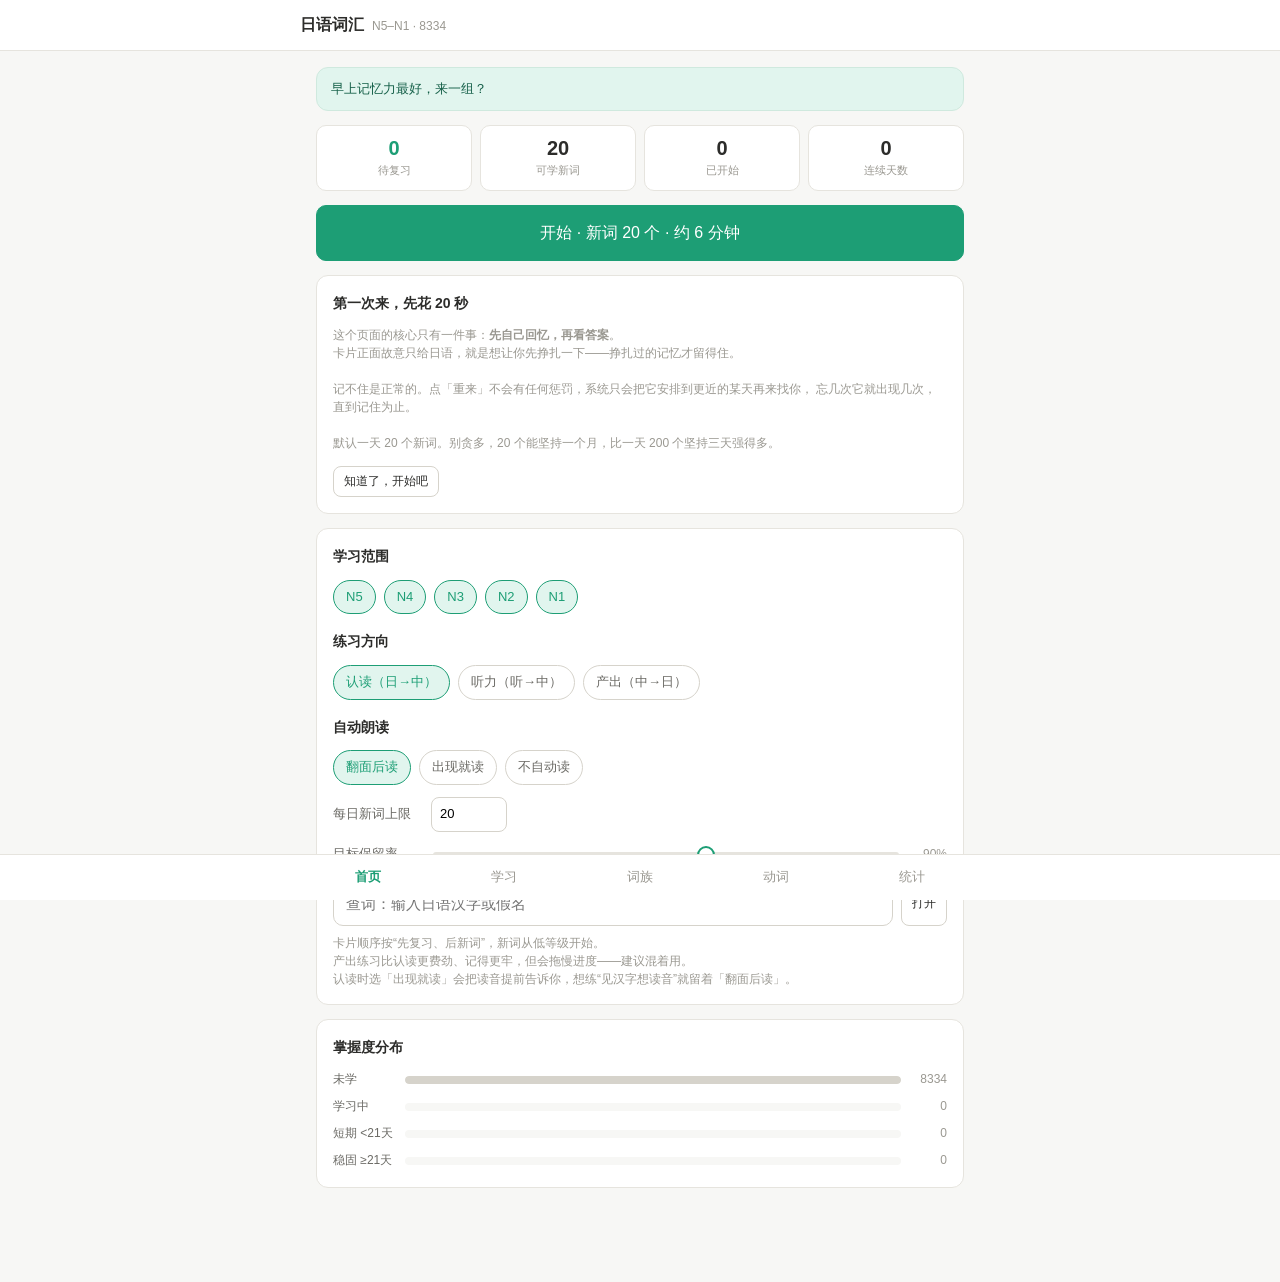
==== jp/index.html @ 2a8847f5 "Add files via upload" ====
<!DOCTYPE html>
<html lang="zh-CN">
<head>
<meta charset="utf-8">
<meta name="viewport" content="width=device-width,initial-scale=1,viewport-fit=cover">
<meta name="theme-color" content="#1d9e75">
<meta name="description" content="N5–N1 日语词汇间隔重复记忆：声调升降线、音读词族、自他动词成对、例句朗读。纯本地运行，进度存在浏览器里。">
<title>日语词汇 · 间隔重复</title>
<link rel="manifest" href="manifest.json">
<!-- iOS 加到主屏幕后全屏运行（本地 file:// 打开时这几行会被忽略，无副作用） -->
<meta name="apple-mobile-web-app-capable" content="yes">
<meta name="apple-mobile-web-app-status-bar-style" content="default">
<meta name="apple-mobile-web-app-title" content="日语词汇">
<link rel="apple-touch-icon" href="icons/icon-180.png">
<link rel="icon" href="icons/icon-192.png">
<link rel="stylesheet" href="style.css">
</head>
<body>

<header class="topbar">
  <div class="brand">日语词汇<span class="sub">N5–N1 · 8334</span></div>
  <div class="streak" id="streakBox"></div>
</header>

<main>
  <!-- 首页 -->
  <section id="view-home" class="view">
    <div class="hello hidden" id="hello"></div>
    <div class="metrics" id="metrics"><div class="metric"><div class="l">词库加载中…</div></div></div>
    <button class="primary big" id="btnStart" disabled>准备中…</button>

    <div class="panel hidden" id="welcome">
      <h2>第一次来，先花 20 秒</h2>
      <p class="note">
        这个页面的核心只有一件事：<b>先自己回忆，再看答案</b>。<br>
        卡片正面故意只给日语，就是想让你先挣扎一下——挣扎过的记忆才留得住。<br><br>
        记不住是正常的。点「重来」不会有任何惩罚，系统只会把它安排到更近的某天再来找你，
        忘几次它就出现几次，直到记住为止。<br><br>
        默认一天 20 个新词。别贪多，20 个能坚持一个月，比一天 200 个坚持三天强得多。
      </p>
      <div class="foot" style="justify-content:flex-start">
        <button class="mini" id="btnWelcomeOk">知道了，开始吧</button>
      </div>
    </div>

    <div class="panel">
      <h2>学习范围</h2>
      <div class="levels" id="levelPick"></div>
      <h2 class="mt">练习方向</h2>
      <div class="levels" id="modePick"></div>
      <h2 class="mt">自动朗读</h2>
      <div class="levels" id="speakPick"></div>
      <label class="field">
        <span>每日新词上限</span>
        <input type="number" id="newPerDay" min="0" max="100" step="5" value="20">
      </label>
      <label class="field">
        <span>目标保留率</span>
        <input type="range" id="retention" min="80" max="97" step="1" value="90">
        <em id="retentionVal">90%</em>
      </label>
      <div class="search">
        <input type="search" id="homeSearch" placeholder="查词：输入日语汉字或假名">
        <button class="mini" id="btnSearch">打开</button>
      </div>
      <p class="note">卡片顺序按“先复习、后新词”，新词从低等级开始。<br>
        产出练习比认读更费劲、记得更牢，但会拖慢进度——建议混着用。<br>
        认读时选「出现就读」会把读音提前告诉你，想练“见汉字想读音”就留着「翻面后读」。</p>
    </div>

    <div class="panel">
      <h2>掌握度分布</h2>
      <div class="bars" id="mastery"></div>
    </div>
  </section>

  <!-- 学习 -->
  <section id="view-study" class="view hidden">
    <div class="studybar">
      <div class="pill" id="queueInfo"></div>
      <div class="pill ghost" id="cardState"></div>
    </div>
    <div class="prog"><i id="progFill"></i></div>

    <div class="card" id="card">
      <div class="card-top">
        <span class="tag" id="cLevel"></span>
        <button class="mini" id="btnSpeak">朗读</button>
      </div>
      <div class="word" id="cWord"></div>
      <div class="kana" id="cKana"></div>
      <div class="pitch" id="cPitch"></div>
      <div class="hint" id="cHint">先在脑中说出中文意思</div>
    </div>

    <div id="answer" class="answer hidden">
      <div class="zh" id="cZh"></div>
      <div class="chips" id="cPos"></div>
      <div class="block hidden" id="bFam">
        <h3>音读词族</h3>
        <div id="cFam"></div>
      </div>
      <div class="block hidden" id="bPair">
        <h3>自他动词</h3>
        <div id="cPair"></div>
      </div>
      <div class="block hidden" id="bEx">
        <h3>例句</h3>
        <div class="ex-ja" id="cExJa"></div>
        <div class="ex-zh" id="cExZh"></div>
        <button class="mini" id="btnSpeakEx">朗读例句</button>
      </div>
      <div class="block hidden" id="bEn">
        <h3>英文释义</h3>
        <div id="cEn"></div>
      </div>
    </div>

    <div class="actions" id="actions">
      <button class="primary" id="btnShow">显示答案</button>
    </div>
    <div class="ratings hidden" id="ratings"></div>
    <div class="foot">
      <button class="mini" id="btnUndo">撤销上一步</button>
      <button class="mini ghost" id="btnBur">暂停此卡</button>
      <button class="mini ghost" id="btnSkip">跳过</button>
      <button class="mini ghost" id="btnStop">今天就到这儿</button>
    </div>
  </section>

  <!-- 词族 -->
  <section id="view-fam" class="view hidden">
    <div class="panel tight">
      <input type="search" id="famSearch" placeholder="搜索汉字，如 経 / 気">
      <div class="filter" id="famFilter"></div>
    </div>
    <div id="famList" class="list"></div>
  </section>

  <!-- 自他动词 -->
  <section id="view-pairs" class="view hidden">
    <div class="panel tight">
      <input type="search" id="pairSearch" placeholder="搜索动词，如 上がる">
    </div>
    <p class="note">自动词表示“自然发生”，他动词表示“有人去做”，成对记一次记两个。</p>
    <div id="pairList" class="list"></div>
  </section>

  <!-- 统计 -->
  <section id="view-stats" class="view hidden">
    <div class="panel">
      <h2>复习热力图（近 16 周）</h2>
      <div class="heat" id="heat"></div>
    </div>
    <div class="panel">
      <h2>累计</h2>
      <div class="metrics" id="statsMetrics"></div>
    </div>
    <div class="panel">
      <h2>未来 7 天要复习的量</h2>
      <div class="fc" id="forecast"></div>
      <p class="note" id="fcNote"></p>
    </div>
    <div class="panel">
      <h2>最难记住的词</h2>
      <p class="note" style="margin:0 0 10px">按「遗忘次数 + 记忆难度」排出来的，点一个直接开始练。</p>
      <div class="leech" id="leech"></div>
    </div>
    <div class="panel">
      <h2>数据</h2>
      <p class="note" id="srcNote"></p>
      <div class="foot" style="justify-content:flex-start">
        <button class="mini" id="btnExport">导出进度</button>
        <button class="mini" id="btnImport">导入进度</button>
        <button class="mini ghost" id="btnReset">清空学习进度</button>
      </div>
      <input type="file" id="fileImport" accept="application/json,.json" class="hidden">
      <p class="note">进度只存在这台浏览器里。清缓存会丢，建议每隔一阵导出一份。</p>
    </div>
  </section>
</main>

<nav class="tabbar">
  <button data-v="home" class="on">首页</button>
  <button data-v="study">学习</button>
  <button data-v="fam">词族</button>
  <button data-v="pairs">动词</button>
  <button data-v="stats">统计</button>
</nav>

<div id="toast" class="toast hidden"></div>
<script src="js/fsrs.js" charset="utf-8"></script>
<script src="js/app.js" charset="utf-8"></script>
<script>
/* Service Worker：仅网页版注册（file:// 下会抛错，这里按协议过滤掉）。
   它只做离线缓存，注册失败也不影响应用本身。 */
if ("serviceWorker" in navigator && /^https?:$/.test(location.protocol)) {
  addEventListener("load", () => navigator.serviceWorker.register("sw.js").catch(() => {}));
}
</script>
</body>
</html>
---- jp/style.css ----
:root{
  --bg:#f7f7f5; --surface:#fff; --line:#e6e4de; --line2:#d6d3cb;
  --ink:#2c2c2a; --ink2:#6b6a65; --ink3:#9a9891;
  --accent:#1d9e75; --accent-soft:#e1f5ee;
  --warn:#ba7517; --danger:#a32d2d; --info:#185fa5; --info-soft:#e6f1fb;
  --r:12px;
}
*{box-sizing:border-box;-webkit-tap-highlight-color:transparent}
html,body{margin:0;padding:0}
:root{accent-color:var(--accent)}          /* 滑块/勾选框统一成主题绿，不再出现系统蓝 */
:focus-visible{outline:2px solid var(--accent);outline-offset:2px}
body{
  background:var(--bg); color:var(--ink);
  font:15px/1.6 -apple-system,"Segoe UI","Hiragino Sans","Noto Sans JP","PingFang SC","Microsoft YaHei",sans-serif;
  padding-bottom:calc(64px + env(safe-area-inset-bottom));
}
.hidden{display:none !important}

.topbar{
  position:sticky;top:0;z-index:20;background:var(--surface);
  border-bottom:1px solid var(--line); padding:12px 16px;
  display:flex;align-items:center;justify-content:space-between;
}
.brand{font-size:16px;font-weight:600}
.brand .sub{font-size:12px;color:var(--ink3);font-weight:400;margin-left:8px}
.streak{font-size:13px;color:var(--ink2)}

main{max-width:680px;margin:0 auto;padding:16px}
.view{animation:fade .18s ease}
@keyframes fade{from{opacity:0;transform:translateY(4px)}to{opacity:1;transform:none}}

.panel{background:var(--surface);border:1px solid var(--line);border-radius:var(--r);padding:16px;margin-bottom:14px}
.panel.tight{padding:12px}
.panel h2{margin:0 0 12px;font-size:14px;font-weight:600}
.panel h3{margin:0 0 6px;font-size:12px;font-weight:600;color:var(--ink3);letter-spacing:.02em}
.note{font-size:12px;color:var(--ink3);margin:8px 0 0;line-height:1.5}

.metrics{display:grid;grid-template-columns:repeat(4,minmax(0,1fr));gap:8px;margin-bottom:14px}
.metric{background:var(--surface);border:1px solid var(--line);border-radius:10px;padding:10px 8px;text-align:center}
.metric .n{font-size:20px;font-weight:600;line-height:1.2}
.metric .l{font-size:11px;color:var(--ink3);margin-top:2px}
.metric.hl .n{color:var(--accent)}

button{font:inherit;cursor:pointer;border-radius:10px;border:1px solid var(--line2);background:transparent;color:var(--ink);padding:9px 14px}
button.primary{background:var(--accent);border-color:var(--accent);color:#fff}
button.primary:disabled{opacity:.55;cursor:wait}
button.primary:active{opacity:.85}
button.big{width:100%;padding:14px;font-size:16px;font-weight:500;margin-bottom:14px}
button.mini{padding:5px 10px;font-size:12px;border-radius:8px}
button.ghost{border-color:var(--line);color:var(--ink3)}
button:disabled{opacity:.4;cursor:default}

.levels{display:flex;gap:8px;flex-wrap:wrap;margin-bottom:12px}
.chip{font-size:13px;padding:6px 12px;border-radius:999px;border:1px solid var(--line2);background:transparent;color:var(--ink2)}
.chip.on{background:var(--accent-soft);border-color:var(--accent);color:var(--accent);font-weight:500}
.chip.sm{font-size:11px;padding:3px 9px;background:var(--bg);border-color:var(--line);color:var(--ink3)}

.field{display:flex;align-items:center;gap:10px;margin-top:10px;font-size:13px}
.field span{width:88px;color:var(--ink2);flex:none}
.field input[type=number]{width:76px;padding:6px 8px;border:1px solid var(--line2);border-radius:8px;font:inherit;background:var(--surface)}
.field input[type=range]{flex:1;appearance:none;-webkit-appearance:none;height:22px;background:transparent}
.field input[type=range]::-webkit-slider-runnable-track{height:6px;border-radius:3px;background:var(--line)}
.field input[type=range]::-webkit-slider-thumb{appearance:none;-webkit-appearance:none;width:18px;height:18px;
  border-radius:50%;background:var(--surface);border:2px solid var(--accent);margin-top:-6px}
.field input[type=range]::-moz-range-track{height:6px;border-radius:3px;background:var(--line)}
.field input[type=range]::-moz-range-thumb{width:16px;height:16px;border-radius:50%;
  background:var(--surface);border:2px solid var(--accent)}
.field em{font-style:normal;font-size:12px;color:var(--ink3);width:36px;text-align:right}

.mt{margin-top:16px !important}
.search{display:flex;gap:8px;margin-top:14px}
.search input{flex:1;margin:0}
.bars{display:flex;flex-direction:column;gap:8px}
.bar{display:flex;align-items:center;gap:10px;font-size:12px}
.bar .bl{width:62px;color:var(--ink2);flex:none}
.bar .bt{flex:1;height:8px;background:var(--bg);border-radius:4px;overflow:hidden}
.bar .bf{height:100%;background:var(--accent);border-radius:4px}
.bar .bv{width:36px;text-align:right;color:var(--ink3);flex:none}

/* 学习卡 */
.studybar{display:flex;gap:8px;margin-bottom:14px}
/* 本次队列进度 */
.prog{height:4px;background:var(--line);border-radius:2px;overflow:hidden;margin:-8px 0 14px}
.prog i{display:block;height:100%;width:0;background:var(--accent);border-radius:2px;transition:width .25s ease}

/* 未来 7 天到期预测 */
.fc{display:flex;align-items:flex-end;gap:6px;height:104px}
.fc .col{flex:1;min-width:0;display:flex;flex-direction:column;justify-content:flex-end;align-items:center;height:100%}
.fc .col b{font-size:11px;color:var(--ink2);font-weight:500;margin-bottom:4px;line-height:1}
.fc .col i{width:100%;display:block;background:var(--accent);border-radius:4px 4px 0 0;min-height:2px}
.fc .col.zero i{background:var(--line)}
.fc .col em{font-size:11px;color:var(--ink3);font-style:normal;margin-top:6px;line-height:1;white-space:nowrap}
.fc .col.today em{color:var(--accent);font-weight:600}

/* 「最难记住的词」榜 */
.leech{display:flex;flex-direction:column;gap:2px}
.lk{display:flex;align-items:center;gap:10px;width:100%;padding:9px 8px;border:0;border-radius:8px;
  background:transparent;text-align:left;color:var(--ink)}
.lk:hover,.lk:focus-visible{background:var(--bg)}
.lk .n{width:16px;flex:none;font-size:11px;color:var(--ink3)}
.lk .w3{flex:none;min-width:72px;font-size:17px;font-weight:500}
.lk .k3{flex:none;min-width:58px;font-size:11px;color:var(--ink3)}
.lk .z3{flex:1;min-width:0;font-size:12px;color:var(--ink2);
  overflow:hidden;text-overflow:ellipsis;white-space:nowrap}
.lk .badge{flex:none;font-size:11px;padding:2px 7px;border-radius:999px;background:#faeeda;color:var(--warn)}
@media (max-width:400px){ .lk .k3{display:none} }
.pill{font-size:12px;padding:4px 10px;border-radius:999px;background:var(--surface);border:1px solid var(--line);color:var(--ink2)}
.pill.ghost{border-color:transparent;background:transparent;color:var(--ink3)}

.card{background:var(--surface);border:1px solid var(--line);border-radius:var(--r);padding:22px 18px;text-align:center;min-height:210px;display:flex;flex-direction:column;justify-content:center}
.card-top{display:flex;justify-content:space-between;align-items:center;margin-bottom:10px}
.tag{font-size:11px;padding:3px 9px;border-radius:999px;background:var(--info-soft);color:var(--info)}
.word{font-size:40px;font-weight:500;line-height:1.25;letter-spacing:.02em}
.word.prod{font-size:26px;line-height:1.5;color:var(--ink)}
.play{padding:11px 22px;font-size:15px;border-radius:999px;border:1px solid var(--accent);
  color:var(--accent);background:var(--accent-soft)}
input.edit{width:100%;padding:8px 10px;border:1px solid var(--line2);border-radius:8px;
  font:inherit;background:var(--surface);color:var(--ink);margin-bottom:8px}
.kana{font-size:15px;color:var(--ink2);margin-top:4px}
.pitch{margin:14px auto 4px;min-height:34px}
.hint{font-size:12px;color:var(--ink3);margin-top:10px}

.answer{background:var(--surface);border:1px solid var(--line);border-radius:var(--r);padding:16px;margin-top:12px}
.zh{font-size:20px;font-weight:500;margin-bottom:8px;display:flex;align-items:center;gap:8px;flex-wrap:wrap}
.zh button{margin-left:auto}
.mine{font-size:11px;font-style:normal;padding:2px 7px;border-radius:999px;
  background:var(--accent-soft);color:var(--accent)}
.chips{display:flex;gap:6px;flex-wrap:wrap;margin-bottom:10px}
.block{border-top:1px solid var(--line);padding-top:12px;margin-top:12px;font-size:14px}
.famline{font-size:13px;color:var(--ink2);line-height:1.9}
.famline b{font-weight:600;color:var(--ink)}
.ex-ja{font-size:16px;line-height:1.7}
.ex-zh{font-size:13px;color:var(--ink3);margin-top:2px}

/* 队列跑完的小结 */
.done{text-align:center}
.done .dt{font-size:20px;font-weight:600}
.done .ds{font-size:12px;color:var(--ink3);margin-top:8px;line-height:1.7}
.done .dg{display:flex;gap:8px;justify-content:center;flex-wrap:wrap;margin-top:14px}
.done .dg span{font-size:12px;padding:4px 10px;border-radius:999px;background:var(--bg);color:var(--ink2)}
.done .advice{margin-top:16px;padding:12px 14px;border-radius:10px;text-align:left;
  background:var(--accent-soft);font-size:12.5px;line-height:1.7;color:#17614a}
.done .advice b{font-weight:600}
.done .advice button{margin-top:10px;display:block}

.actions{margin-top:14px}
.actions .primary{width:100%;padding:13px;font-size:15px}
.ratings{display:grid;grid-template-columns:repeat(4,minmax(0,1fr));gap:8px;margin-top:12px}
.rate{padding:10px 4px;text-align:center;border:1px solid var(--line2);background:var(--surface);border-radius:10px}
.rate .rt{font-size:14px;font-weight:500;display:block}
.rate .ri{font-size:11px;color:var(--ink3);margin-top:3px;display:block}
.rate[data-r="1"]{border-color:#e8b4b4}.rate[data-r="1"] .rt{color:var(--danger)}
.rate[data-r="2"]{border-color:#e8cfae}.rate[data-r="2"] .rt{color:var(--warn)}
.rate[data-r="3"]{border-color:var(--accent)}.rate[data-r="3"] .rt{color:var(--accent)}
.rate[data-r="4"]{border-color:#a8c8ee}.rate[data-r="4"] .rt{color:var(--info)}
.foot{display:flex;gap:10px;justify-content:center;flex-wrap:wrap;margin-top:14px}

/* 首页那句问候，随情境变 */
.hello{background:var(--accent-soft);border:1px solid #cfe9de;border-radius:var(--r);
  padding:11px 14px;margin-bottom:14px;font-size:13px;line-height:1.6;color:#17614a}
.hello b{font-weight:600}
.hello.warm{background:#fdf6e9;border-color:#f0e0c0;color:#8a6116}

/* 列表 */
input[type=search]{width:100%;padding:9px 12px;border:1px solid var(--line2);border-radius:10px;font:inherit;background:var(--surface);color:var(--ink)}
.filter{display:flex;gap:6px;margin-top:10px;flex-wrap:wrap}
.list{display:flex;flex-direction:column;gap:10px}
.item{background:var(--surface);border:1px solid var(--line);border-radius:var(--r);padding:14px}
.item .hd{display:flex;align-items:baseline;gap:10px;margin-bottom:8px}
.item .kc{font-size:26px;font-weight:500;line-height:1}
.item .rd{font-size:12px;color:var(--ink3)}
.item .mn{font-size:13px;color:var(--ink2)}
.ws{display:flex;flex-wrap:wrap;gap:6px;margin-top:8px}
.w{font-size:13px;padding:3px 9px;border-radius:6px;background:var(--bg);color:var(--ink2)}
.w em{font-style:normal;color:var(--ink3);font-size:11px;margin-left:4px}
.prow{display:grid;grid-template-columns:1fr auto 1fr;gap:10px;align-items:center}
.prow .vi,.prow .vt{text-align:center}
.prow .vi .w2,.prow .vt .w2{font-size:19px;font-weight:500}
.prow .vi .k2,.prow .vt .k2{font-size:11px;color:var(--ink3);display:block}
.prow .vi .lb,.prow .vt .lb{font-size:10px;padding:1px 6px;border-radius:999px;display:inline-block;margin-bottom:3px}
.prow .vi .lb{background:var(--info-soft);color:var(--info)}
.prow .vt .lb{background:#faeeda;color:var(--warn)}
.prow .ar{color:var(--ink3);font-size:13px}

/* 热力图 */
.heat{display:grid;grid-template-columns:repeat(16,1fr);grid-template-rows:repeat(7,1fr);grid-auto-flow:column;gap:3px}
.heat i{aspect-ratio:1;border-radius:3px;background:var(--bg);display:block}
.heat i[data-l="1"]{background:#c8e6d9}
.heat i[data-l="2"]{background:#7fd0b4}
.heat i[data-l="3"]{background:#3fb38a}
.heat i[data-l="4"]{background:var(--accent)}

.tabbar{
  position:fixed;left:0;right:0;bottom:0;z-index:20;background:var(--surface);
  border-top:1px solid var(--line);display:flex;
  padding-bottom:env(safe-area-inset-bottom);
}
.tabbar button{flex:1;border:0;background:transparent;padding:11px 0;font-size:12px;color:var(--ink3);border-radius:0}
.tabbar button.on{color:var(--accent);font-weight:600}

.toast{position:fixed;left:50%;transform:translateX(-50%);bottom:78px;background:var(--ink);color:#fff;
  font-size:13px;padding:9px 16px;border-radius:999px;z-index:40;opacity:.96}
.toast.on{opacity:1}

/* 宽屏（电脑/横屏平板）：把顶栏与底栏也收进 680px 内容列，别让 5 个按钮横跨整屏 */
@media (min-width:720px){
  .topbar,.tabbar{padding-left:max(16px,calc((100% - 680px)/2));
    padding-right:max(16px,calc((100% - 680px)/2))}
  .tabbar button{font-size:13px;padding:12px 0}
  .heat{grid-template-columns:repeat(16,minmax(0,1fr))}
}
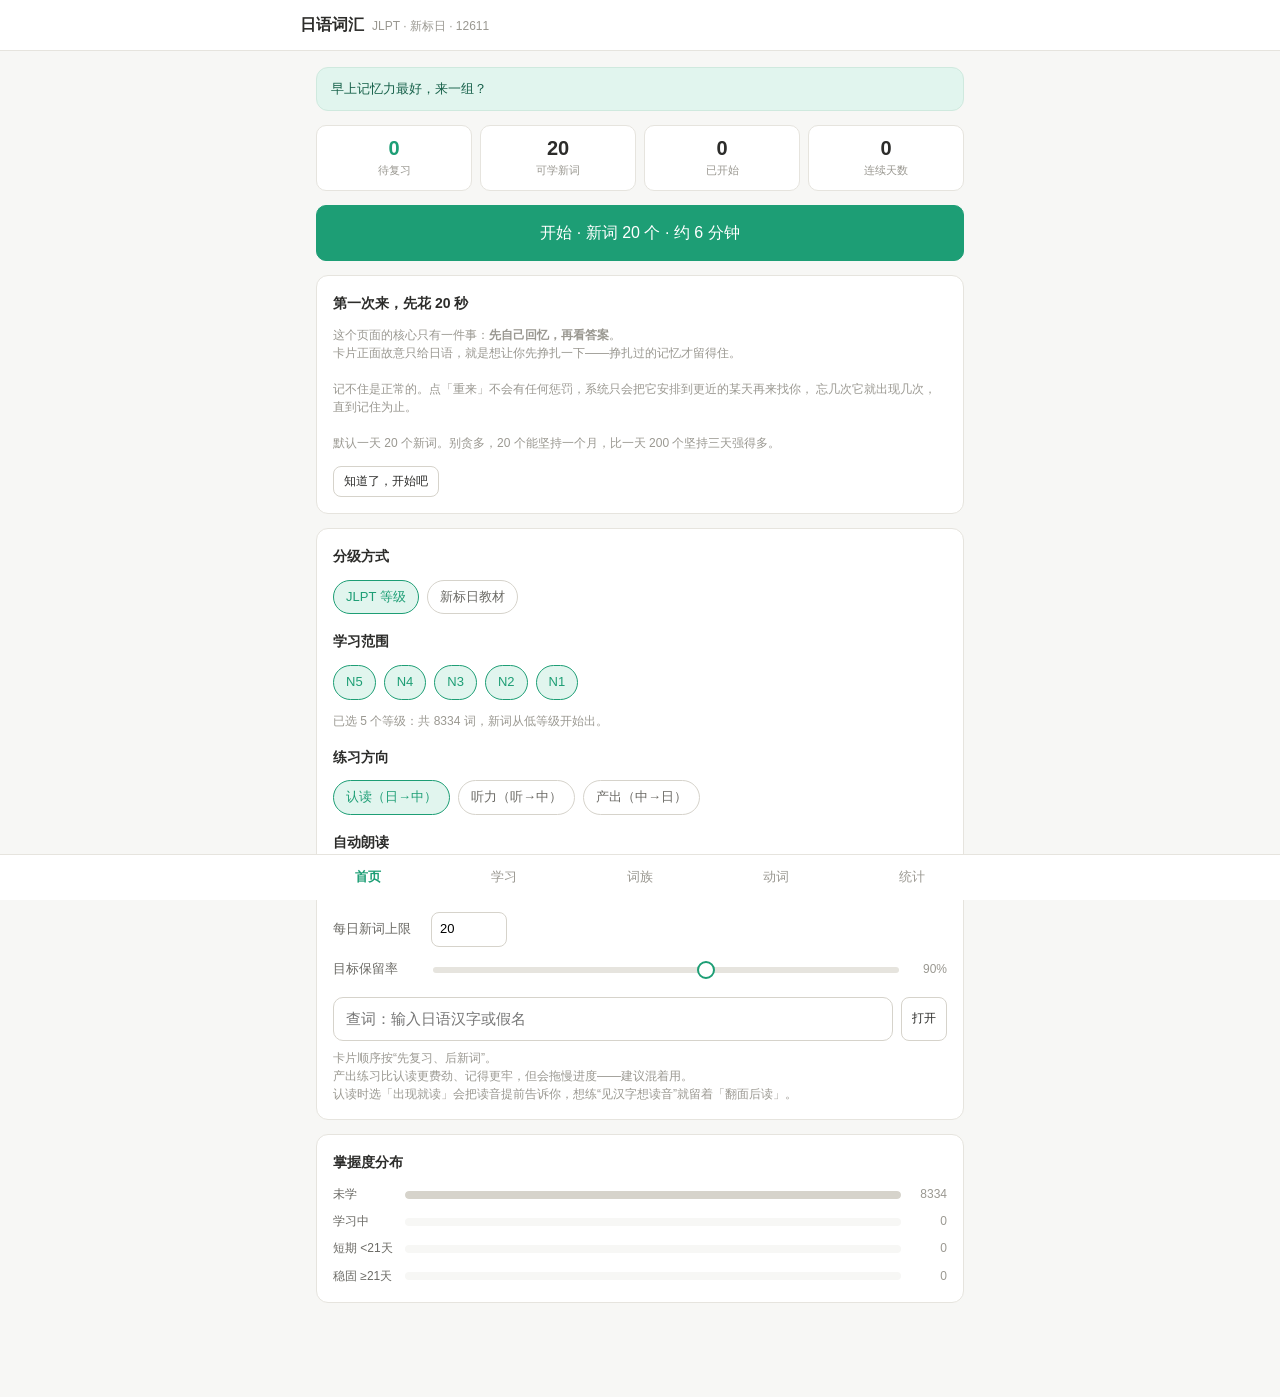
==== commit 9f48d2d5: "Add files via upload" ====
--- a/jp/index.html
+++ b/jp/index.html
@@ -4,7 +4,7 @@
 <meta charset="utf-8">
 <meta name="viewport" content="width=device-width,initial-scale=1,viewport-fit=cover">
 <meta name="theme-color" content="#1d9e75">
-<meta name="description" content="N5–N1 日语词汇间隔重复记忆：声调升降线、音读词族、自他动词成对、例句朗读。纯本地运行，进度存在浏览器里。">
+<meta name="description" content="日语词汇间隔重复记忆，按 JLPT N5–N1 或新标日教材分册：声调升降线、音读词族、自他动词成对、例句朗读。纯本地运行，进度存在浏览器里。">
 <title>日语词汇 · 间隔重复</title>
 <link rel="manifest" href="manifest.json">
 <!-- iOS 加到主屏幕后全屏运行（本地 file:// 打开时这几行会被忽略，无副作用） -->
@@ -18,7 +18,7 @@
 <body>
 
 <header class="topbar">
-  <div class="brand">日语词汇<span class="sub">N5–N1 · 8334</span></div>
+  <div class="brand">日语词汇<span class="sub">JLPT · 新标日 · 12611</span></div>
   <div class="streak" id="streakBox"></div>
 </header>
 
@@ -44,8 +44,11 @@
     </div>
 
     <div class="panel">
-      <h2>学习范围</h2>
+      <h2>分级方式</h2>
+      <div class="levels" id="gradingPick"></div>
+      <h2 class="mt">学习范围</h2>
       <div class="levels" id="levelPick"></div>
+      <p class="note" id="poolNote"></p>
       <h2 class="mt">练习方向</h2>
       <div class="levels" id="modePick"></div>
       <h2 class="mt">自动朗读</h2>
@@ -63,7 +66,7 @@
         <input type="search" id="homeSearch" placeholder="查词：输入日语汉字或假名">
         <button class="mini" id="btnSearch">打开</button>
       </div>
-      <p class="note">卡片顺序按“先复习、后新词”，新词从低等级开始。<br>
+      <p class="note">卡片顺序按“先复习、后新词”。<br>
         产出练习比认读更费劲、记得更牢，但会拖慢进度——建议混着用。<br>
         认读时选「出现就读」会把读音提前告诉你，想练“见汉字想读音”就留着「翻面后读」。</p>
     </div>
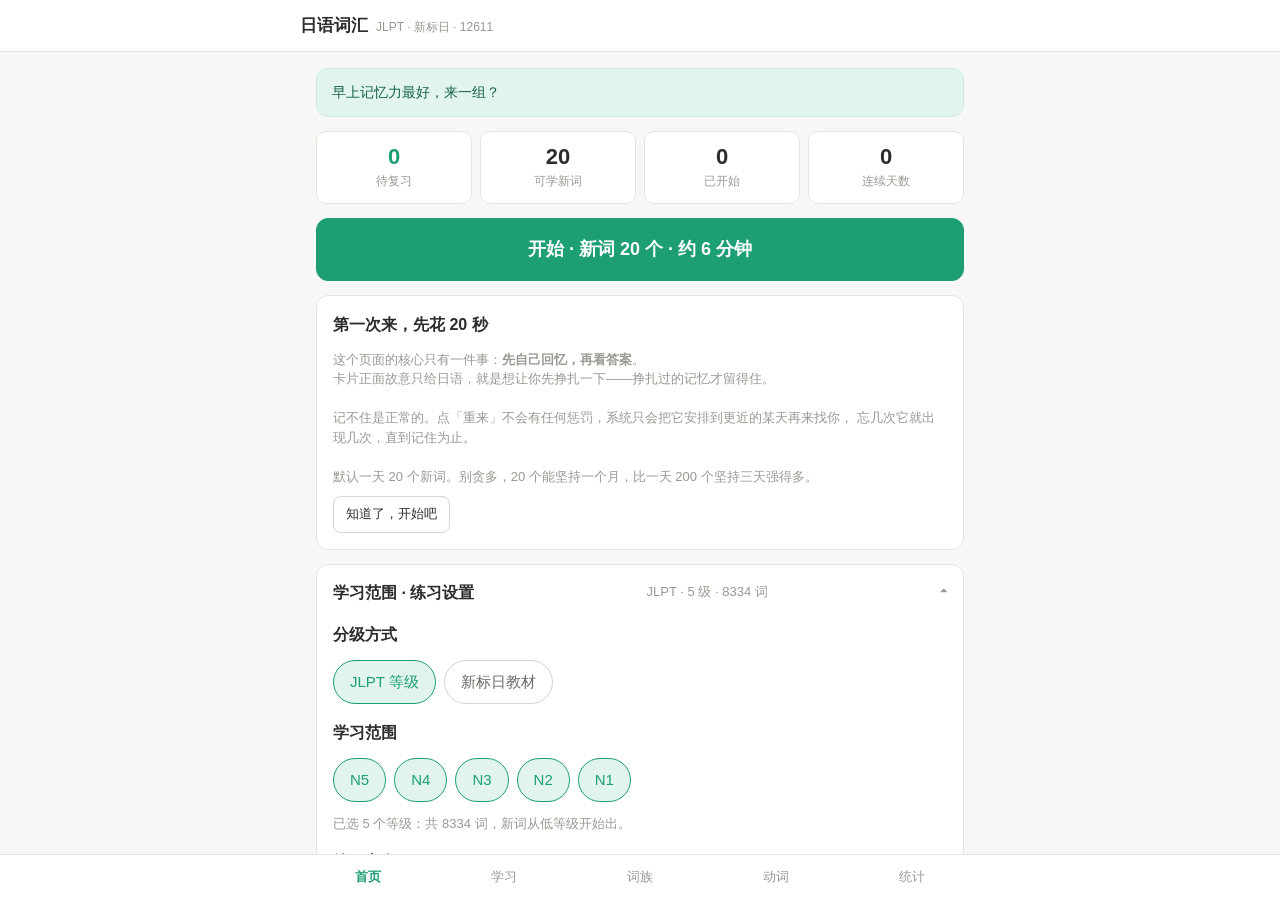
==== commit 014a23fc: "Add files via upload" ====
--- a/jp/index.html
+++ b/jp/index.html
@@ -43,7 +43,9 @@
       </div>
     </div>
 
-    <div class="panel">
+    <details class="panel" id="setupPanel">
+      <summary>学习范围 · 练习设置<span class="sh" id="setupHint"></span></summary>
+      <div class="pbody">
       <h2>分级方式</h2>
       <div class="levels" id="gradingPick"></div>
       <h2 class="mt">学习范围</h2>
@@ -69,7 +71,8 @@
       <p class="note">卡片顺序按“先复习、后新词”。<br>
         产出练习比认读更费劲、记得更牢，但会拖慢进度——建议混着用。<br>
         认读时选「出现就读」会把读音提前告诉你，想练“见汉字想读音”就留着「翻面后读」。</p>
-    </div>
+      </div>
+    </details>
 
     <div class="panel">
       <h2>掌握度分布</h2>
--- a/jp/style.css
+++ b/jp/style.css
@@ -9,55 +9,73 @@
 html,body{margin:0;padding:0}
 :root{accent-color:var(--accent)}          /* 滑块/勾选框统一成主题绿，不再出现系统蓝 */
 :focus-visible{outline:2px solid var(--accent);outline-offset:2px}
+/* 三段式骨架：顶栏 / 可滚动内容 / 底部 tab —— 学习页把操作按钮钉在底栏上方，
+   评分时不用把答案页滚到底才够得着按钮（手机端的核心诉求） */
 body{
   background:var(--bg); color:var(--ink);
-  font:15px/1.6 -apple-system,"Segoe UI","Hiragino Sans","Noto Sans JP","PingFang SC","Microsoft YaHei",sans-serif;
-  padding-bottom:calc(64px + env(safe-area-inset-bottom));
+  font:16px/1.6 -apple-system,"Segoe UI","Hiragino Sans","Noto Sans JP","PingFang SC","Microsoft YaHei",sans-serif;
+  height:100vh;      /* 老浏览器兜底 */
+  height:100dvh;     /* 手机地址栏收起/展开也不跳版 */
+  display:flex;flex-direction:column;overflow:hidden;
 }
 .hidden{display:none !important}
 
 .topbar{
-  position:sticky;top:0;z-index:20;background:var(--surface);
+  flex:none;background:var(--surface);
   border-bottom:1px solid var(--line); padding:12px 16px;
   display:flex;align-items:center;justify-content:space-between;
 }
-.brand{font-size:16px;font-weight:600}
+.brand{font-size:17px;font-weight:600}
 .brand .sub{font-size:12px;color:var(--ink3);font-weight:400;margin-left:8px}
-.streak{font-size:13px;color:var(--ink2)}
-
-main{max-width:680px;margin:0 auto;padding:16px}
-.view{animation:fade .18s ease}
+.streak{font-size:14px;color:var(--ink2)}
+
+main{flex:1;min-height:0;overflow-y:auto;-webkit-overflow-scrolling:touch;
+  width:100%;max-width:680px;margin:0 auto}
+.view{padding:16px;animation:fade .18s ease}
+/* 学习页要求严格一屏：padding 计入 border-box，height:100% 正好填满不产生滚动 */
 @keyframes fade{from{opacity:0;transform:translateY(4px)}to{opacity:1;transform:none}}
 
 .panel{background:var(--surface);border:1px solid var(--line);border-radius:var(--r);padding:16px;margin-bottom:14px}
 .panel.tight{padding:12px}
-.panel h2{margin:0 0 12px;font-size:14px;font-weight:600}
-.panel h3{margin:0 0 6px;font-size:12px;font-weight:600;color:var(--ink3);letter-spacing:.02em}
-.note{font-size:12px;color:var(--ink3);margin:8px 0 0;line-height:1.5}
+.panel h2{margin:0 0 12px;font-size:16px;font-weight:600}
+.panel h3{margin:0 0 6px;font-size:13px;font-weight:600;color:var(--ink3);letter-spacing:.02em}
+.note{font-size:13px;color:var(--ink3);margin:8px 0 0;line-height:1.5}
+
+/* 手机端把整块设置折叠起来，首页一眼看完：状态数字 + 开始按钮 + 掌握度 */
+details.panel{padding:0}
+details.panel summary{list-style:none;display:flex;align-items:center;justify-content:space-between;
+  gap:10px;padding:15px 16px;font-size:16px;font-weight:600;cursor:pointer;border-radius:var(--r)}
+details.panel summary::-webkit-details-marker{display:none}
+details.panel summary::after{content:"▾";color:var(--ink3);font-size:14px;transition:transform .15s}
+details.panel[open] summary::after{transform:rotate(180deg)}
+details.panel summary .sh{font-size:13px;font-weight:400;color:var(--ink3);
+  overflow:hidden;text-overflow:ellipsis;white-space:nowrap}
+details.panel .pbody{padding:2px 16px 16px}
 
 .metrics{display:grid;grid-template-columns:repeat(4,minmax(0,1fr));gap:8px;margin-bottom:14px}
-.metric{background:var(--surface);border:1px solid var(--line);border-radius:10px;padding:10px 8px;text-align:center}
-.metric .n{font-size:20px;font-weight:600;line-height:1.2}
-.metric .l{font-size:11px;color:var(--ink3);margin-top:2px}
+.metric{background:var(--surface);border:1px solid var(--line);border-radius:10px;padding:12px 8px;text-align:center}
+.metric .n{font-size:22px;font-weight:600;line-height:1.2}
+.metric .l{font-size:12px;color:var(--ink3);margin-top:2px}
 .metric.hl .n{color:var(--accent)}
 
-button{font:inherit;cursor:pointer;border-radius:10px;border:1px solid var(--line2);background:transparent;color:var(--ink);padding:9px 14px}
+button{font:inherit;cursor:pointer;border-radius:10px;border:1px solid var(--line2);background:transparent;color:var(--ink);padding:11px 16px}
 button.primary{background:var(--accent);border-color:var(--accent);color:#fff}
 button.primary:disabled{opacity:.55;cursor:wait}
 button.primary:active{opacity:.85}
-button.big{width:100%;padding:14px;font-size:16px;font-weight:500;margin-bottom:14px}
-button.mini{padding:5px 10px;font-size:12px;border-radius:8px}
+button.big{width:100%;padding:16px;font-size:18px;font-weight:600;margin-bottom:14px;border-radius:12px}
+button.mini{padding:7px 12px;font-size:13px;border-radius:8px}
 button.ghost{border-color:var(--line);color:var(--ink3)}
 button:disabled{opacity:.4;cursor:default}
+input,select,textarea{font-size:16px}   /* iOS：输入框字号 <16 聚焦时会自动放大整页 */
 
 .levels{display:flex;gap:8px;flex-wrap:wrap;margin-bottom:12px}
-.chip{font-size:13px;padding:6px 12px;border-radius:999px;border:1px solid var(--line2);background:transparent;color:var(--ink2)}
+.chip{font-size:15px;padding:9px 16px;border-radius:999px;border:1px solid var(--line2);background:transparent;color:var(--ink2)}
 .chip.on{background:var(--accent-soft);border-color:var(--accent);color:var(--accent);font-weight:500}
-.chip.sm{font-size:11px;padding:3px 9px;background:var(--bg);border-color:var(--line);color:var(--ink3)}
-
-.field{display:flex;align-items:center;gap:10px;margin-top:10px;font-size:13px}
-.field span{width:88px;color:var(--ink2);flex:none}
-.field input[type=number]{width:76px;padding:6px 8px;border:1px solid var(--line2);border-radius:8px;font:inherit;background:var(--surface)}
+.chip.sm{font-size:12px;padding:4px 10px;background:var(--bg);border-color:var(--line);color:var(--ink3)}
+
+.field{display:flex;align-items:center;gap:10px;margin-top:12px;font-size:15px}
+.field span{width:96px;color:var(--ink2);flex:none}
+.field input[type=number]{width:80px;padding:8px;border:1px solid var(--line2);border-radius:8px;font:inherit;background:var(--surface)}
 .field input[type=range]{flex:1;appearance:none;-webkit-appearance:none;height:22px;background:transparent}
 .field input[type=range]::-webkit-slider-runnable-track{height:6px;border-radius:3px;background:var(--line)}
 .field input[type=range]::-webkit-slider-thumb{appearance:none;-webkit-appearance:none;width:18px;height:18px;
@@ -77,10 +95,12 @@
 .bar .bf{height:100%;background:var(--accent);border-radius:4px}
 .bar .bv{width:36px;text-align:right;color:var(--ink3);flex:none}
 
-/* 学习卡 */
-.studybar{display:flex;gap:8px;margin-bottom:14px}
+/* 学习卡：整页一屏 —— studybar/进度条固定在上，操作按钮固定在下，
+   中间卡片+答案区瓜分剩余空间；答案内容长时只在自己的框里滚 */
+#view-study{height:100%;display:flex;flex-direction:column}
+.studybar{display:flex;gap:8px;margin-bottom:10px;flex:none}
 /* 本次队列进度 */
-.prog{height:4px;background:var(--line);border-radius:2px;overflow:hidden;margin:-8px 0 14px}
+.prog{height:4px;background:var(--line);border-radius:2px;overflow:hidden;margin:-4px 0 12px;flex:none}
 .prog i{display:block;height:100%;width:0;background:var(--accent);border-radius:2px;transition:width .25s ease}
 
 /* 未来 7 天到期预测 */
@@ -104,60 +124,63 @@
   overflow:hidden;text-overflow:ellipsis;white-space:nowrap}
 .lk .badge{flex:none;font-size:11px;padding:2px 7px;border-radius:999px;background:#faeeda;color:var(--warn)}
 @media (max-width:400px){ .lk .k3{display:none} }
-.pill{font-size:12px;padding:4px 10px;border-radius:999px;background:var(--surface);border:1px solid var(--line);color:var(--ink2)}
+.pill{font-size:13px;padding:5px 12px;border-radius:999px;background:var(--surface);border:1px solid var(--line);color:var(--ink2)}
 .pill.ghost{border-color:transparent;background:transparent;color:var(--ink3)}
 
-.card{background:var(--surface);border:1px solid var(--line);border-radius:var(--r);padding:22px 18px;text-align:center;min-height:210px;display:flex;flex-direction:column;justify-content:center}
+.card{background:var(--surface);border:1px solid var(--line);border-radius:var(--r);padding:20px 16px;text-align:center;
+  flex:1 1 auto;min-height:150px;display:flex;flex-direction:column;justify-content:center;overflow:hidden}
 .card-top{display:flex;justify-content:space-between;align-items:center;margin-bottom:10px}
-.tag{font-size:11px;padding:3px 9px;border-radius:999px;background:var(--info-soft);color:var(--info)}
-.word{font-size:40px;font-weight:500;line-height:1.25;letter-spacing:.02em}
-.word.prod{font-size:26px;line-height:1.5;color:var(--ink)}
-.play{padding:11px 22px;font-size:15px;border-radius:999px;border:1px solid var(--accent);
+.tag{font-size:12px;padding:4px 10px;border-radius:999px;background:var(--info-soft);color:var(--info)}
+.word{font-size:44px;font-weight:500;line-height:1.25;letter-spacing:.02em}
+.word.prod{font-size:30px;line-height:1.5;color:var(--ink)}
+.play{padding:13px 26px;font-size:17px;border-radius:999px;border:1px solid var(--accent);
   color:var(--accent);background:var(--accent-soft)}
-input.edit{width:100%;padding:8px 10px;border:1px solid var(--line2);border-radius:8px;
+input.edit{width:100%;padding:10px 12px;border:1px solid var(--line2);border-radius:8px;
   font:inherit;background:var(--surface);color:var(--ink);margin-bottom:8px}
-.kana{font-size:15px;color:var(--ink2);margin-top:4px}
-.pitch{margin:14px auto 4px;min-height:34px}
-.hint{font-size:12px;color:var(--ink3);margin-top:10px}
-
-.answer{background:var(--surface);border:1px solid var(--line);border-radius:var(--r);padding:16px;margin-top:12px}
-.zh{font-size:20px;font-weight:500;margin-bottom:8px;display:flex;align-items:center;gap:8px;flex-wrap:wrap}
+.kana{font-size:19px;color:var(--ink2);margin-top:4px}
+.pitch{margin:12px auto 4px;min-height:44px}
+.hint{font-size:13px;color:var(--ink3);margin-top:10px}
+
+/* 答案区：占剩余空间、只在自己框内滚 —— 评分按钮永远露在外面 */
+.answer{background:var(--surface);border:1px solid var(--line);border-radius:var(--r);padding:16px;margin-top:12px;
+  flex:2 1 140px;min-height:0;overflow-y:auto;-webkit-overflow-scrolling:touch}
+.zh{font-size:23px;font-weight:500;margin-bottom:8px;display:flex;align-items:center;gap:8px;flex-wrap:wrap}
 .zh button{margin-left:auto}
-.mine{font-size:11px;font-style:normal;padding:2px 7px;border-radius:999px;
+.mine{font-size:12px;font-style:normal;padding:2px 8px;border-radius:999px;
   background:var(--accent-soft);color:var(--accent)}
 .chips{display:flex;gap:6px;flex-wrap:wrap;margin-bottom:10px}
-.block{border-top:1px solid var(--line);padding-top:12px;margin-top:12px;font-size:14px}
-.famline{font-size:13px;color:var(--ink2);line-height:1.9}
+.block{border-top:1px solid var(--line);padding-top:12px;margin-top:12px;font-size:15px}
+.famline{font-size:14px;color:var(--ink2);line-height:1.9}
 .famline b{font-weight:600;color:var(--ink)}
-.ex-ja{font-size:16px;line-height:1.7}
-.ex-zh{font-size:13px;color:var(--ink3);margin-top:2px}
+.ex-ja{font-size:17px;line-height:1.7}
+.ex-zh{font-size:14px;color:var(--ink3);margin-top:2px}
 
 /* 队列跑完的小结 */
 .done{text-align:center}
-.done .dt{font-size:20px;font-weight:600}
-.done .ds{font-size:12px;color:var(--ink3);margin-top:8px;line-height:1.7}
+.done .dt{font-size:22px;font-weight:600}
+.done .ds{font-size:14px;color:var(--ink3);margin-top:8px;line-height:1.7}
 .done .dg{display:flex;gap:8px;justify-content:center;flex-wrap:wrap;margin-top:14px}
-.done .dg span{font-size:12px;padding:4px 10px;border-radius:999px;background:var(--bg);color:var(--ink2)}
+.done .dg span{font-size:13px;padding:5px 12px;border-radius:999px;background:var(--bg);color:var(--ink2)}
 .done .advice{margin-top:16px;padding:12px 14px;border-radius:10px;text-align:left;
   background:var(--accent-soft);font-size:12.5px;line-height:1.7;color:#17614a}
 .done .advice b{font-weight:600}
 .done .advice button{margin-top:10px;display:block}
 
-.actions{margin-top:14px}
-.actions .primary{width:100%;padding:13px;font-size:15px}
-.ratings{display:grid;grid-template-columns:repeat(4,minmax(0,1fr));gap:8px;margin-top:12px}
-.rate{padding:10px 4px;text-align:center;border:1px solid var(--line2);background:var(--surface);border-radius:10px}
-.rate .rt{font-size:14px;font-weight:500;display:block}
-.rate .ri{font-size:11px;color:var(--ink3);margin-top:3px;display:block}
+.actions{margin-top:12px;flex:none}
+.actions .primary{width:100%;padding:16px;font-size:18px;font-weight:600;border-radius:12px}
+.ratings{display:grid;grid-template-columns:repeat(4,minmax(0,1fr));gap:10px;margin-top:12px;flex:none}
+.rate{padding:14px 4px;text-align:center;border:1.5px solid var(--line2);background:var(--surface);border-radius:12px}
+.rate .rt{font-size:17px;font-weight:600;display:block}
+.rate .ri{font-size:12px;color:var(--ink3);margin-top:3px;display:block}
 .rate[data-r="1"]{border-color:#e8b4b4}.rate[data-r="1"] .rt{color:var(--danger)}
 .rate[data-r="2"]{border-color:#e8cfae}.rate[data-r="2"] .rt{color:var(--warn)}
 .rate[data-r="3"]{border-color:var(--accent)}.rate[data-r="3"] .rt{color:var(--accent)}
 .rate[data-r="4"]{border-color:#a8c8ee}.rate[data-r="4"] .rt{color:var(--info)}
-.foot{display:flex;gap:10px;justify-content:center;flex-wrap:wrap;margin-top:14px}
+.foot{display:flex;gap:10px;justify-content:center;flex-wrap:wrap;margin-top:10px;flex:none}
 
 /* 首页那句问候，随情境变 */
 .hello{background:var(--accent-soft);border:1px solid #cfe9de;border-radius:var(--r);
-  padding:11px 14px;margin-bottom:14px;font-size:13px;line-height:1.6;color:#17614a}
+  padding:12px 15px;margin-bottom:14px;font-size:14px;line-height:1.6;color:#17614a}
 .hello b{font-weight:600}
 .hello.warm{background:#fdf6e9;border-color:#f0e0c0;color:#8a6116}
 
@@ -191,15 +214,15 @@
 .heat i[data-l="4"]{background:var(--accent)}
 
 .tabbar{
-  position:fixed;left:0;right:0;bottom:0;z-index:20;background:var(--surface);
+  flex:none;background:var(--surface);
   border-top:1px solid var(--line);display:flex;
   padding-bottom:env(safe-area-inset-bottom);
 }
-.tabbar button{flex:1;border:0;background:transparent;padding:11px 0;font-size:12px;color:var(--ink3);border-radius:0}
+.tabbar button{flex:1;border:0;background:transparent;padding:13px 0;font-size:14px;color:var(--ink3);border-radius:0}
 .tabbar button.on{color:var(--accent);font-weight:600}
 
-.toast{position:fixed;left:50%;transform:translateX(-50%);bottom:78px;background:var(--ink);color:#fff;
-  font-size:13px;padding:9px 16px;border-radius:999px;z-index:40;opacity:.96}
+.toast{position:fixed;left:50%;transform:translateX(-50%);bottom:calc(72px + env(safe-area-inset-bottom));background:var(--ink);color:#fff;
+  font-size:14px;padding:10px 18px;border-radius:999px;z-index:40;opacity:.96}
 .toast.on{opacity:1}
 
 /* 宽屏（电脑/横屏平板）：把顶栏与底栏也收进 680px 内容列，别让 5 个按钮横跨整屏 */
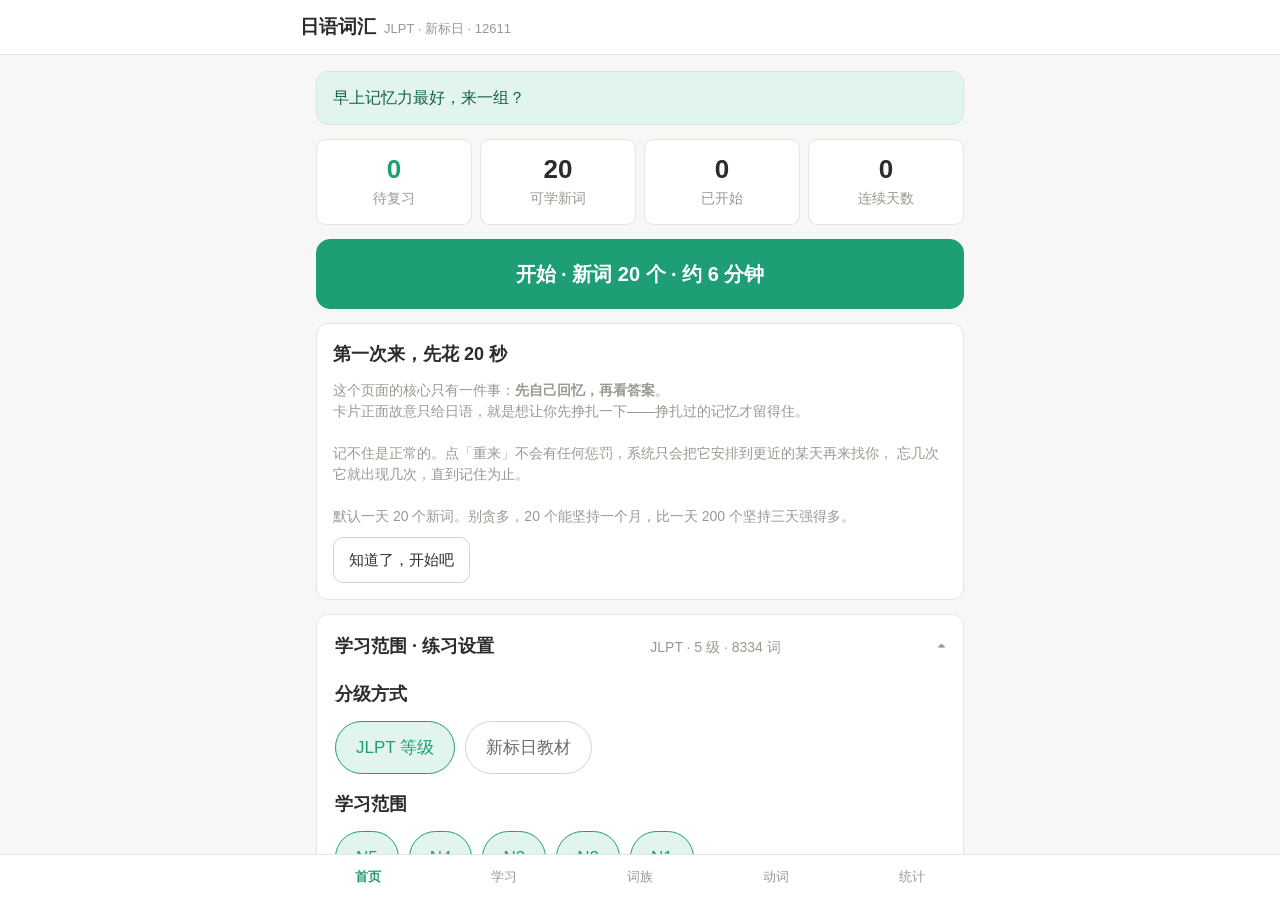
==== commit 0f2bd4f2: "Add files via upload" ====
--- a/jp/index.html
+++ b/jp/index.html
@@ -127,10 +127,10 @@
     </div>
     <div class="ratings hidden" id="ratings"></div>
     <div class="foot">
-      <button class="mini" id="btnUndo">撤销上一步</button>
-      <button class="mini ghost" id="btnBur">暂停此卡</button>
+      <button class="mini" id="btnUndo">撤销</button>
+      <button class="mini ghost" id="btnBur">暂停</button>
       <button class="mini ghost" id="btnSkip">跳过</button>
-      <button class="mini ghost" id="btnStop">今天就到这儿</button>
+      <button class="mini ghost" id="btnStop">今天到这</button>
     </div>
   </section>
 
--- a/jp/style.css
+++ b/jp/style.css
@@ -13,7 +13,7 @@
    评分时不用把答案页滚到底才够得着按钮（手机端的核心诉求） */
 body{
   background:var(--bg); color:var(--ink);
-  font:16px/1.6 -apple-system,"Segoe UI","Hiragino Sans","Noto Sans JP","PingFang SC","Microsoft YaHei",sans-serif;
+  font:18px/1.6 -apple-system,"Segoe UI","Hiragino Sans","Noto Sans JP","PingFang SC","Microsoft YaHei",sans-serif;
   height:100vh;      /* 老浏览器兜底 */
   height:100dvh;     /* 手机地址栏收起/展开也不跳版 */
   display:flex;flex-direction:column;overflow:hidden;
@@ -25,11 +25,11 @@
   border-bottom:1px solid var(--line); padding:12px 16px;
   display:flex;align-items:center;justify-content:space-between;
 }
-.brand{font-size:17px;font-weight:600}
-.brand .sub{font-size:12px;color:var(--ink3);font-weight:400;margin-left:8px}
-.streak{font-size:14px;color:var(--ink2)}
-
-main{flex:1;min-height:0;overflow-y:auto;-webkit-overflow-scrolling:touch;
+.brand{font-size:19px;font-weight:600}
+.brand .sub{font-size:13px;color:var(--ink3);font-weight:400;margin-left:8px}
+.streak{font-size:16px;color:var(--ink2)}
+
+main{flex:1;min-height:0;overflow-y:auto;overflow-x:hidden;-webkit-overflow-scrolling:touch;
   width:100%;max-width:680px;margin:0 auto}
 .view{padding:16px;animation:fade .18s ease}
 /* 学习页要求严格一屏：padding 计入 border-box，height:100% 正好填满不产生滚动 */
@@ -37,45 +37,45 @@
 
 .panel{background:var(--surface);border:1px solid var(--line);border-radius:var(--r);padding:16px;margin-bottom:14px}
 .panel.tight{padding:12px}
-.panel h2{margin:0 0 12px;font-size:16px;font-weight:600}
-.panel h3{margin:0 0 6px;font-size:13px;font-weight:600;color:var(--ink3);letter-spacing:.02em}
-.note{font-size:13px;color:var(--ink3);margin:8px 0 0;line-height:1.5}
+.panel h2{margin:0 0 12px;font-size:18px;font-weight:600}
+.panel h3{margin:0 0 6px;font-size:14px;font-weight:600;color:var(--ink3);letter-spacing:.02em}
+.note{font-size:14px;color:var(--ink3);margin:8px 0 0;line-height:1.5}
 
 /* 手机端把整块设置折叠起来，首页一眼看完：状态数字 + 开始按钮 + 掌握度 */
 details.panel{padding:0}
 details.panel summary{list-style:none;display:flex;align-items:center;justify-content:space-between;
-  gap:10px;padding:15px 16px;font-size:16px;font-weight:600;cursor:pointer;border-radius:var(--r)}
+  gap:10px;padding:17px 18px;font-size:18px;font-weight:600;cursor:pointer;border-radius:var(--r)}
 details.panel summary::-webkit-details-marker{display:none}
-details.panel summary::after{content:"▾";color:var(--ink3);font-size:14px;transition:transform .15s}
+details.panel summary::after{content:"▾";color:var(--ink3);font-size:15px;transition:transform .15s}
 details.panel[open] summary::after{transform:rotate(180deg)}
-details.panel summary .sh{font-size:13px;font-weight:400;color:var(--ink3);
+details.panel summary .sh{font-size:14px;font-weight:400;color:var(--ink3);
   overflow:hidden;text-overflow:ellipsis;white-space:nowrap}
-details.panel .pbody{padding:2px 16px 16px}
+details.panel .pbody{padding:2px 18px 18px}
 
 .metrics{display:grid;grid-template-columns:repeat(4,minmax(0,1fr));gap:8px;margin-bottom:14px}
-.metric{background:var(--surface);border:1px solid var(--line);border-radius:10px;padding:12px 8px;text-align:center}
-.metric .n{font-size:22px;font-weight:600;line-height:1.2}
-.metric .l{font-size:12px;color:var(--ink3);margin-top:2px}
+.metric{background:var(--surface);border:1px solid var(--line);border-radius:10px;padding:14px 8px;text-align:center}
+.metric .n{font-size:26px;font-weight:600;line-height:1.2}
+.metric .l{font-size:14px;color:var(--ink3);margin-top:2px}
 .metric.hl .n{color:var(--accent)}
 
-button{font:inherit;cursor:pointer;border-radius:10px;border:1px solid var(--line2);background:transparent;color:var(--ink);padding:11px 16px}
+button{font:inherit;cursor:pointer;border-radius:12px;border:1px solid var(--line2);background:transparent;color:var(--ink);padding:13px 18px}
 button.primary{background:var(--accent);border-color:var(--accent);color:#fff}
 button.primary:disabled{opacity:.55;cursor:wait}
 button.primary:active{opacity:.85}
-button.big{width:100%;padding:16px;font-size:18px;font-weight:600;margin-bottom:14px;border-radius:12px}
-button.mini{padding:7px 12px;font-size:13px;border-radius:8px}
+button.big{width:100%;padding:18px;font-size:20px;font-weight:600;margin-bottom:14px;border-radius:14px}
+button.mini{padding:10px 15px;font-size:15px;border-radius:10px}
 button.ghost{border-color:var(--line);color:var(--ink3)}
 button:disabled{opacity:.4;cursor:default}
-input,select,textarea{font-size:16px}   /* iOS：输入框字号 <16 聚焦时会自动放大整页 */
-
-.levels{display:flex;gap:8px;flex-wrap:wrap;margin-bottom:12px}
-.chip{font-size:15px;padding:9px 16px;border-radius:999px;border:1px solid var(--line2);background:transparent;color:var(--ink2)}
+input,select,textarea{font-size:17px}   /* iOS：输入框字号 <16 聚焦时会自动放大整页 */
+
+.levels{display:flex;gap:10px;flex-wrap:wrap;margin-bottom:12px}
+.chip{font-size:17px;padding:12px 20px;border-radius:999px;border:1px solid var(--line2);background:transparent;color:var(--ink2)}
 .chip.on{background:var(--accent-soft);border-color:var(--accent);color:var(--accent);font-weight:500}
-.chip.sm{font-size:12px;padding:4px 10px;background:var(--bg);border-color:var(--line);color:var(--ink3)}
-
-.field{display:flex;align-items:center;gap:10px;margin-top:12px;font-size:15px}
-.field span{width:96px;color:var(--ink2);flex:none}
-.field input[type=number]{width:80px;padding:8px;border:1px solid var(--line2);border-radius:8px;font:inherit;background:var(--surface)}
+.chip.sm{font-size:14px;padding:6px 12px;background:var(--bg);border-color:var(--line);color:var(--ink3)}
+
+.field{display:flex;align-items:center;gap:10px;margin-top:14px;font-size:16px}
+.field span{width:104px;color:var(--ink2);flex:none}
+.field input[type=number]{width:84px;padding:10px;border:1px solid var(--line2);border-radius:8px;font:inherit;background:var(--surface)}
 .field input[type=range]{flex:1;appearance:none;-webkit-appearance:none;height:22px;background:transparent}
 .field input[type=range]::-webkit-slider-runnable-track{height:6px;border-radius:3px;background:var(--line)}
 .field input[type=range]::-webkit-slider-thumb{appearance:none;-webkit-appearance:none;width:18px;height:18px;
@@ -88,12 +88,12 @@
 .mt{margin-top:16px !important}
 .search{display:flex;gap:8px;margin-top:14px}
 .search input{flex:1;margin:0}
-.bars{display:flex;flex-direction:column;gap:8px}
-.bar{display:flex;align-items:center;gap:10px;font-size:12px}
-.bar .bl{width:62px;color:var(--ink2);flex:none}
-.bar .bt{flex:1;height:8px;background:var(--bg);border-radius:4px;overflow:hidden}
-.bar .bf{height:100%;background:var(--accent);border-radius:4px}
-.bar .bv{width:36px;text-align:right;color:var(--ink3);flex:none}
+.bars{display:flex;flex-direction:column;gap:10px}
+.bar{display:flex;align-items:center;gap:10px;font-size:14px}
+.bar .bl{width:78px;color:var(--ink2);flex:none}
+.bar .bt{flex:1;height:10px;background:var(--bg);border-radius:5px;overflow:hidden}
+.bar .bf{height:100%;background:var(--accent);border-radius:5px}
+.bar .bv{width:44px;text-align:right;color:var(--ink3);flex:none}
 
 /* 学习卡：整页一屏 —— studybar/进度条固定在上，操作按钮固定在下，
    中间卡片+答案区瓜分剩余空间；答案内容长时只在自己的框里滚 */
@@ -117,61 +117,65 @@
 .lk{display:flex;align-items:center;gap:10px;width:100%;padding:9px 8px;border:0;border-radius:8px;
   background:transparent;text-align:left;color:var(--ink)}
 .lk:hover,.lk:focus-visible{background:var(--bg)}
-.lk .n{width:16px;flex:none;font-size:11px;color:var(--ink3)}
-.lk .w3{flex:none;min-width:72px;font-size:17px;font-weight:500}
-.lk .k3{flex:none;min-width:58px;font-size:11px;color:var(--ink3)}
-.lk .z3{flex:1;min-width:0;font-size:12px;color:var(--ink2);
+.lk .n{width:16px;flex:none;font-size:12px;color:var(--ink3)}
+.lk .w3{flex:none;min-width:76px;font-size:19px;font-weight:500}
+.lk .k3{flex:none;min-width:60px;font-size:12px;color:var(--ink3)}
+.lk .z3{flex:1;min-width:0;font-size:14px;color:var(--ink2);
   overflow:hidden;text-overflow:ellipsis;white-space:nowrap}
-.lk .badge{flex:none;font-size:11px;padding:2px 7px;border-radius:999px;background:#faeeda;color:var(--warn)}
+.lk .badge{flex:none;font-size:13px;padding:3px 9px;border-radius:999px;background:#faeeda;color:var(--warn)}
 @media (max-width:400px){ .lk .k3{display:none} }
-.pill{font-size:13px;padding:5px 12px;border-radius:999px;background:var(--surface);border:1px solid var(--line);color:var(--ink2)}
+.pill{font-size:15px;padding:6px 14px;border-radius:999px;background:var(--surface);border:1px solid var(--line);color:var(--ink2)}
 .pill.ghost{border-color:transparent;background:transparent;color:var(--ink3)}
 
-.card{background:var(--surface);border:1px solid var(--line);border-radius:var(--r);padding:20px 16px;text-align:center;
-  flex:1 1 auto;min-height:150px;display:flex;flex-direction:column;justify-content:center;overflow:hidden}
-.card-top{display:flex;justify-content:space-between;align-items:center;margin-bottom:10px}
-.tag{font-size:12px;padding:4px 10px;border-radius:999px;background:var(--info-soft);color:var(--info)}
-.word{font-size:44px;font-weight:500;line-height:1.25;letter-spacing:.02em}
-.word.prod{font-size:30px;line-height:1.5;color:var(--ink)}
-.play{padding:13px 26px;font-size:17px;border-radius:999px;border:1px solid var(--accent);
+.card{background:var(--surface);border:1px solid var(--line);border-radius:var(--r);padding:16px;text-align:center;
+  flex:none;min-height:150px;display:flex;flex-direction:column;justify-content:center;overflow:hidden}
+.card-top{display:flex;justify-content:space-between;align-items:center;margin-bottom:6px}
+.tag{font-size:14px;padding:5px 12px;border-radius:999px;background:var(--info-soft);color:var(--info)}
+/* 大词按屏宽自适应：390px 屏约 52px，长词自动折行不裁字 */
+.word{font-size:clamp(44px,13.5vw,60px);font-weight:500;line-height:1.3;letter-spacing:.02em;overflow-wrap:break-word}
+.word.prod{font-size:clamp(30px,8.5vw,38px);line-height:1.5;color:var(--ink)}
+.play{padding:15px 30px;font-size:20px;border-radius:999px;border:1px solid var(--accent);
   color:var(--accent);background:var(--accent-soft)}
-input.edit{width:100%;padding:10px 12px;border:1px solid var(--line2);border-radius:8px;
+input.edit{width:100%;padding:12px;border:1px solid var(--line2);border-radius:8px;
   font:inherit;background:var(--surface);color:var(--ink);margin-bottom:8px}
-.kana{font-size:19px;color:var(--ink2);margin-top:4px}
-.pitch{margin:12px auto 4px;min-height:44px}
-.hint{font-size:13px;color:var(--ink3);margin-top:10px}
-
-/* 答案区：占剩余空间、只在自己框内滚 —— 评分按钮永远露在外面 */
+.kana{font-size:23px;color:var(--ink2);margin-top:6px}
+.pitch{margin:8px auto 2px;min-height:50px}
+.hint{font-size:15px;color:var(--ink3);margin-top:8px}
+
+/* 答案区：吃掉卡片和底部按钮之间的全部剩余空间、只在自己框内滚 ——
+   卡片保持自然高度（永不被裁），按钮由 margin-top:auto 钉在底部 */
 .answer{background:var(--surface);border:1px solid var(--line);border-radius:var(--r);padding:16px;margin-top:12px;
-  flex:2 1 140px;min-height:0;overflow-y:auto;-webkit-overflow-scrolling:touch}
-.zh{font-size:23px;font-weight:500;margin-bottom:8px;display:flex;align-items:center;gap:8px;flex-wrap:wrap}
+  flex:1 1 0;min-height:0;overflow-y:auto;-webkit-overflow-scrolling:touch}
+.zh{font-size:28px;font-weight:500;margin-bottom:8px;display:flex;align-items:center;gap:8px;flex-wrap:wrap}
 .zh button{margin-left:auto}
-.mine{font-size:12px;font-style:normal;padding:2px 8px;border-radius:999px;
+.mine{font-size:13px;font-style:normal;padding:3px 9px;border-radius:999px;
   background:var(--accent-soft);color:var(--accent)}
 .chips{display:flex;gap:6px;flex-wrap:wrap;margin-bottom:10px}
-.block{border-top:1px solid var(--line);padding-top:12px;margin-top:12px;font-size:15px}
-.famline{font-size:14px;color:var(--ink2);line-height:1.9}
+.block{border-top:1px solid var(--line);padding-top:12px;margin-top:12px;font-size:16px}
+.famline{font-size:15px;color:var(--ink2);line-height:1.9}
 .famline b{font-weight:600;color:var(--ink)}
-.ex-ja{font-size:17px;line-height:1.7}
-.ex-zh{font-size:14px;color:var(--ink3);margin-top:2px}
+.ex-ja{font-size:18px;line-height:1.7}
+.ex-zh{font-size:15px;color:var(--ink3);margin-top:2px}
 
 /* 队列跑完的小结 */
 .done{text-align:center}
-.done .dt{font-size:22px;font-weight:600}
-.done .ds{font-size:14px;color:var(--ink3);margin-top:8px;line-height:1.7}
+.done .dt{font-size:24px;font-weight:600}
+.done .ds{font-size:15px;color:var(--ink3);margin-top:8px;line-height:1.7}
 .done .dg{display:flex;gap:8px;justify-content:center;flex-wrap:wrap;margin-top:14px}
-.done .dg span{font-size:13px;padding:5px 12px;border-radius:999px;background:var(--bg);color:var(--ink2)}
-.done .advice{margin-top:16px;padding:12px 14px;border-radius:10px;text-align:left;
-  background:var(--accent-soft);font-size:12.5px;line-height:1.7;color:#17614a}
+.done .dg span{font-size:14px;padding:6px 14px;border-radius:999px;background:var(--bg);color:var(--ink2)}
+.done .advice{margin-top:16px;padding:14px 16px;border-radius:10px;text-align:left;
+  background:var(--accent-soft);font-size:15px;line-height:1.7;color:#17614a}
 .done .advice b{font-weight:600}
 .done .advice button{margin-top:10px;display:block}
 
-.actions{margin-top:12px;flex:none}
-.actions .primary{width:100%;padding:16px;font-size:18px;font-weight:600;border-radius:12px}
+/* margin-top:auto：翻面前答案区隐藏，这行把「显示答案」连同底部按钮吸到屏幕底 */
+.actions{margin-top:auto;flex:none}
+.actions .primary{width:100%;padding:18px;font-size:20px;font-weight:600;border-radius:14px}
+/* 翻面后答案区 flex-grow 吃掉剩余空间，评分按钮自然落在底部 */
 .ratings{display:grid;grid-template-columns:repeat(4,minmax(0,1fr));gap:10px;margin-top:12px;flex:none}
-.rate{padding:14px 4px;text-align:center;border:1.5px solid var(--line2);background:var(--surface);border-radius:12px}
-.rate .rt{font-size:17px;font-weight:600;display:block}
-.rate .ri{font-size:12px;color:var(--ink3);margin-top:3px;display:block}
+.rate{padding:16px 4px;text-align:center;border:2px solid var(--line2);background:var(--surface);border-radius:14px}
+.rate .rt{font-size:20px;font-weight:600;display:block}
+.rate .ri{font-size:13px;color:var(--ink3);margin-top:4px;display:block}
 .rate[data-r="1"]{border-color:#e8b4b4}.rate[data-r="1"] .rt{color:var(--danger)}
 .rate[data-r="2"]{border-color:#e8cfae}.rate[data-r="2"] .rt{color:var(--warn)}
 .rate[data-r="3"]{border-color:var(--accent)}.rate[data-r="3"] .rt{color:var(--accent)}
@@ -180,27 +184,27 @@
 
 /* 首页那句问候，随情境变 */
 .hello{background:var(--accent-soft);border:1px solid #cfe9de;border-radius:var(--r);
-  padding:12px 15px;margin-bottom:14px;font-size:14px;line-height:1.6;color:#17614a}
+  padding:13px 16px;margin-bottom:14px;font-size:16px;line-height:1.6;color:#17614a}
 .hello b{font-weight:600}
 .hello.warm{background:#fdf6e9;border-color:#f0e0c0;color:#8a6116}
 
 /* 列表 */
-input[type=search]{width:100%;padding:9px 12px;border:1px solid var(--line2);border-radius:10px;font:inherit;background:var(--surface);color:var(--ink)}
+input[type=search]{width:100%;padding:12px 14px;border:1px solid var(--line2);border-radius:10px;font:inherit;background:var(--surface);color:var(--ink)}
 .filter{display:flex;gap:6px;margin-top:10px;flex-wrap:wrap}
 .list{display:flex;flex-direction:column;gap:10px}
 .item{background:var(--surface);border:1px solid var(--line);border-radius:var(--r);padding:14px}
 .item .hd{display:flex;align-items:baseline;gap:10px;margin-bottom:8px}
-.item .kc{font-size:26px;font-weight:500;line-height:1}
-.item .rd{font-size:12px;color:var(--ink3)}
-.item .mn{font-size:13px;color:var(--ink2)}
+.item .kc{font-size:30px;font-weight:500;line-height:1}
+.item .rd{font-size:13px;color:var(--ink3)}
+.item .mn{font-size:14px;color:var(--ink2)}
 .ws{display:flex;flex-wrap:wrap;gap:6px;margin-top:8px}
-.w{font-size:13px;padding:3px 9px;border-radius:6px;background:var(--bg);color:var(--ink2)}
-.w em{font-style:normal;color:var(--ink3);font-size:11px;margin-left:4px}
+.w{font-size:14px;padding:5px 11px;border-radius:6px;background:var(--bg);color:var(--ink2)}
+.w em{font-style:normal;color:var(--ink3);font-size:12px;margin-left:4px}
 .prow{display:grid;grid-template-columns:1fr auto 1fr;gap:10px;align-items:center}
 .prow .vi,.prow .vt{text-align:center}
-.prow .vi .w2,.prow .vt .w2{font-size:19px;font-weight:500}
-.prow .vi .k2,.prow .vt .k2{font-size:11px;color:var(--ink3);display:block}
-.prow .vi .lb,.prow .vt .lb{font-size:10px;padding:1px 6px;border-radius:999px;display:inline-block;margin-bottom:3px}
+.prow .vi .w2,.prow .vt .w2{font-size:21px;font-weight:500}
+.prow .vi .k2,.prow .vt .k2{font-size:12px;color:var(--ink3);display:block}
+.prow .vi .lb,.prow .vt .lb{font-size:11px;padding:2px 7px;border-radius:999px;display:inline-block;margin-bottom:3px}
 .prow .vi .lb{background:var(--info-soft);color:var(--info)}
 .prow .vt .lb{background:#faeeda;color:var(--warn)}
 .prow .ar{color:var(--ink3);font-size:13px}
@@ -218,11 +222,11 @@
   border-top:1px solid var(--line);display:flex;
   padding-bottom:env(safe-area-inset-bottom);
 }
-.tabbar button{flex:1;border:0;background:transparent;padding:13px 0;font-size:14px;color:var(--ink3);border-radius:0}
+.tabbar button{flex:1;border:0;background:transparent;padding:15px 0;font-size:16px;color:var(--ink3);border-radius:0}
 .tabbar button.on{color:var(--accent);font-weight:600}
 
-.toast{position:fixed;left:50%;transform:translateX(-50%);bottom:calc(72px + env(safe-area-inset-bottom));background:var(--ink);color:#fff;
-  font-size:14px;padding:10px 18px;border-radius:999px;z-index:40;opacity:.96}
+.toast{position:fixed;left:50%;transform:translateX(-50%);bottom:calc(76px + env(safe-area-inset-bottom));background:var(--ink);color:#fff;
+  font-size:15px;padding:11px 20px;border-radius:999px;z-index:40;opacity:.96}
 .toast.on{opacity:1}
 
 /* 宽屏（电脑/横屏平板）：把顶栏与底栏也收进 680px 内容列，别让 5 个按钮横跨整屏 */
